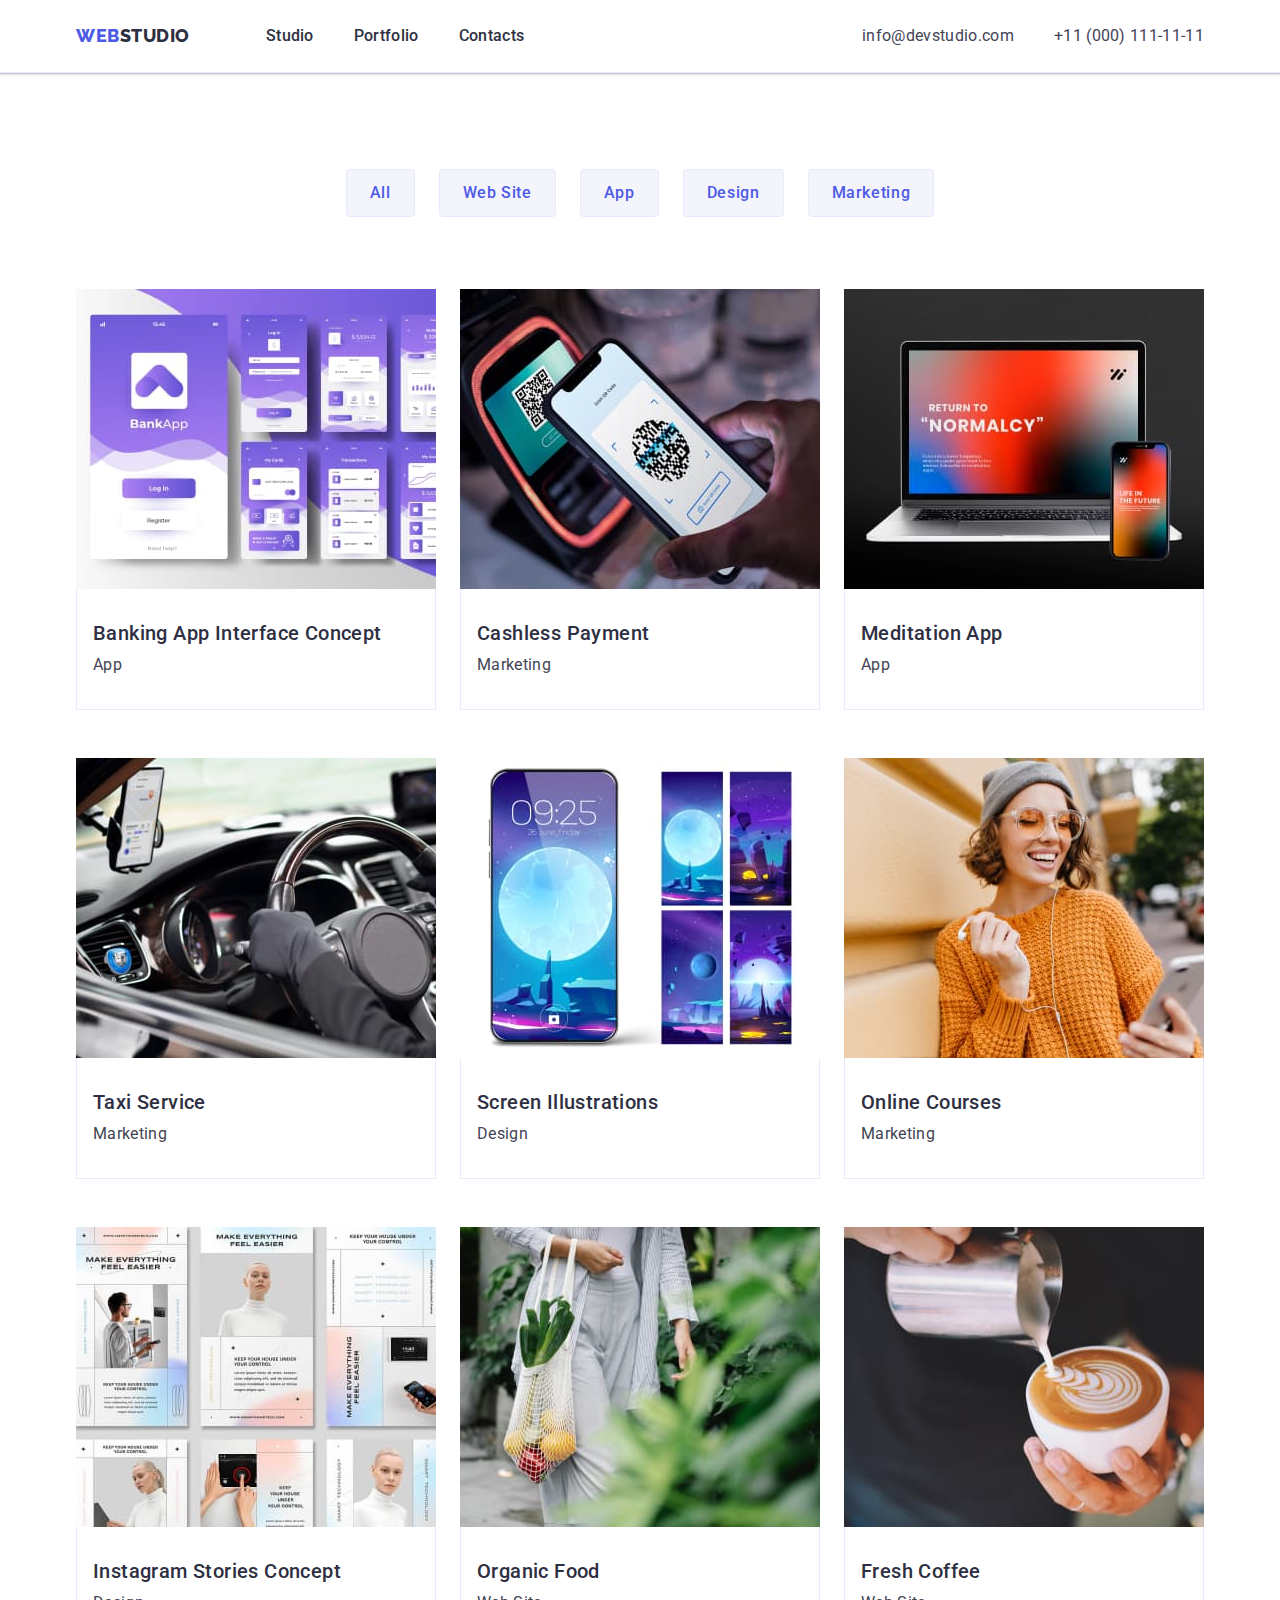
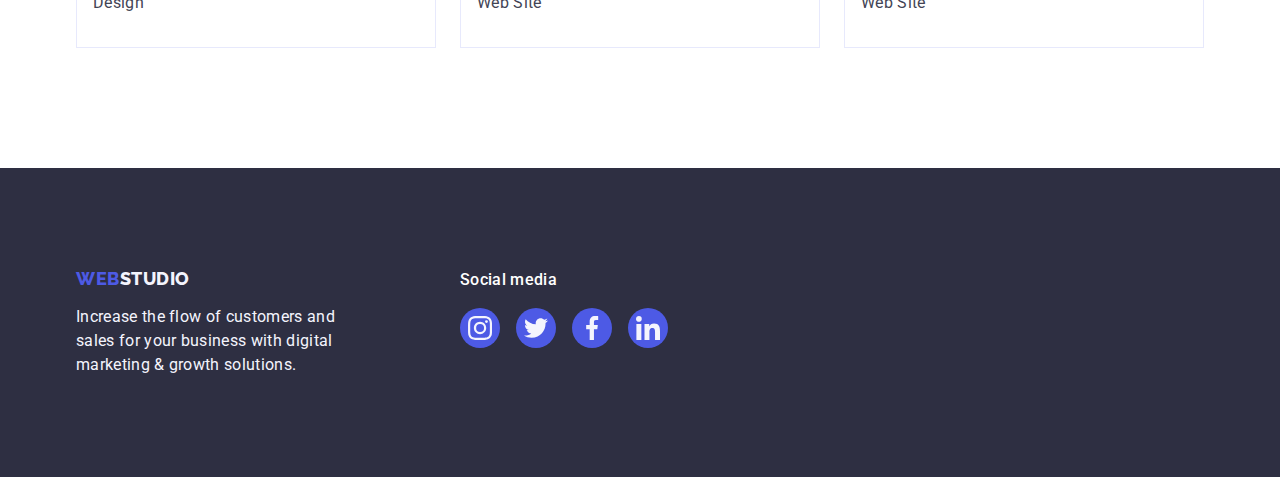
==== portfolio.html @ 281d6b06 "Initial commit" ====
<!DOCTYPE html>
<html lang="en">
  <head>
    <meta charset="UTF-8" />
    <meta http-equiv="X-UA-Compatible" content="IE=edge" />
    <meta name="viewport" content="width=device-width, initial-scale=1.0" />
    <title>WebStudio Portfolio</title>
    <link rel="preconnect" href="https://fonts.googleapis.com" />
    <link rel="preconnect" href="https://fonts.gstatic.com" crossorigin />
    <link
      href="https://fonts.googleapis.com/css2?family=Raleway:wght@800&family=Roboto:wght@400;500;700;900&display=swap"
      rel="stylesheet"
    />
    <link
      rel="stylesheet"
      href="https://cdn.jsdelivr.net/npm/modern-normalize@1.1.0/modern-normalize.min.css"
    />
    <link rel="stylesheet" href="./css/styles.css" />
  </head>
  <body>
    <header class="header-section">
      <div class="header-content container">
        <nav class="nav-section">
          <a class="logotype-link-web link" href="./index.html">
            WEB
            <span class="logotype-text">Studio</span>
          </a>

          <ul class="nav-list list">
            <li class="nav-item">
              <a class="nav-link link" href="./index.html">Studio</a>
            </li>
            <li class="nav-item">
              <a class="nav-link link" href="./portfolio.html">Portfolio</a>
            </li>
            <li class="nav-item">
              <a class="nav-link link" href="">Contacts</a>
            </li>
          </ul>
        </nav>

        <address class="address-contacts">
          <ul class="address-list list">
            <li class="address-item">
              <a class="address-link link" href="mailto:info@devstudio.com"
                >info@devstudio.com</a
              >
            </li>

            <li class="address-item">
              <a class="address-link link" href="tel:+110001111111"
                >+11 (000) 111-11-11</a
              >
            </li>
          </ul>
        </address>
      </div>
    </header>
    <main>
      <section class="menu-section">
        <div class="menu-container container">
          <h1 hidden>content</h1>
          <ul class="menu-content list">
            <li class="menu-item">
              <button class="menu-button" type="button">All</button>
            </li>
            <li class="menu-item">
              <button class="menu-button" type="button">Web Site</button>
            </li>
            <li class="menu-item">
              <button class="menu-button" type="button">App</button>
            </li>
            <li class="menu-item">
              <button class="menu-button" type="button">Design</button>
            </li>
            <li class="menu-item">
              <button class="menu-button" type="button">Marketing</button>
            </li>
          </ul>

          <!--portfolio photos 1-->

          <ul class="menu-icons list">
            <li class="menu-item-img">
              <a class="icons-link-img link" href="">
                <img
                  src="./images/img-portfolio/screens.jpg"
                  alt="screens of app"
                  width="360"
                  height="300"
                />
                <div class="menu-border">
                  <h2 class="header-three">Banking App Interface Concept</h2>
                  <p class="sub-header-text">App</p>
                </div>
              </a>
            </li>

            <li class="menu-item-img">
              <a class="icons-link-img link" href="">
                <img
                  src="./images/img-portfolio/cashless.jpg"
                  alt="payment by phone"
                  width="360"
                  height="300"
                />
                <div class="menu-border">
                  <h2 class="header-three">Cashless Payment</h2>
                  <p class="sub-header-text">Marketing</p>
                </div>
              </a>
            </li>

            <li class="menu-item-img">
              <a class="icons-link-img link" href="">
                <img
                  src="./images/img-portfolio/laptop.jpg"
                  alt="laptop and phone"
                  width="360"
                  height="300"
                />
                <div class="menu-border">
                  <h2 class="header-three">Meditation App</h2>
                  <p class="sub-header-text">App</p>
                </div>
              </a>
            </li>

            <!--portfolio photos 2-->
            <li class="menu-item-img">
              <a class="icons-link-img link" href="">
                <img
                  src="./images/img-portfolio/car.jpg"
                  alt="car inside"
                  width="360"
                  height="300"
                />
                <div class="menu-border">
                  <h2 class="header-three">Taxi Service</h2>
                  <p class="sub-header-text">Marketing</p>
                </div>
              </a>
            </li>

            <li class="menu-item-img">
              <a class="icons-link-img link" href="">
                <img
                  src="./images/img-portfolio/screen-moon.jpg"
                  alt="screenshots of the moon"
                  width="360"
                  height="300"
                />
                <div class="menu-border">
                  <h2 class="header-three">Screen Illustrations</h2>
                  <p class="sub-header-text">Design</p>
                </div>
              </a>
            </li>

            <li class="menu-item-img">
              <a class="icons-link-img link" href="">
                <img
                  src="./images/img-portfolio/girl.jpg"
                  alt="girl with the phone"
                  width="360"
                  height="300"
                />
                <div class="menu-border">
                  <h2 class="header-three">Online Courses</h2>
                  <p class="sub-header-text">Marketing</p>
                </div>
              </a>
            </li>

            <!--portfolio photos 3-->

            <li class="menu-item-img">
              <a class="icons-link-img link" href="">
                <img
                  src="./images/img-portfolio/boldwoomen.jpg"
                  alt="woomen"
                  width="360"
                  height="300"
                />
                <div class="menu-border">
                  <h2 class="header-three">Instagram Stories Concept</h2>
                  <p class="sub-header-text">Design</p>
                </div>
              </a>
            </li>

            <li class="menu-item-img">
              <a class="icons-link-img link" href="">
                <img
                  src="./images/img-portfolio/helthfood.jpg"
                  alt="woomen with vegetables"
                  width="360"
                  height="300"
                />
                <div class="menu-border">
                  <h2 class="header-three">Organic Food</h2>
                  <p class="sub-header-text">Web Site</p>
                </div>
              </a>
            </li>

            <li class="menu-item-img">
              <a class="icons-link-img link" href="">
                <img
                  src="./images/img-portfolio/cofee.jpg"
                  alt="coffe and milk"
                  width="360"
                  height="300"
                />
                <div class="menu-border">
                  <h2 class="header-three">Fresh Coffee</h2>
                  <p class="sub-header-text">Web Site</p>
                </div>
              </a>
            </li>
          </ul>
        </div>
      </section>
    </main>
    <footer class="footer-section">
      <div class="footer-content container">
        <div class="footer-logo-sec">
          <a class="logotype-link-footer link" href="./index.html">
            WEB<span class="logotype-text-footer">Studio</span>
          </a>
          <p class="sub-header-text-theme-dark">
            Increase the flow of customers and sales for your business with
            digital marketing & growth solutions.
          </p>
        </div>
        <div class="footer-wrap">
          <p class="soc-footer-text">Social media</p>
          <ul class="soc-list-footer">
            <li class="soc-item-footer">
              <a href="" class="soc-link-footer">
                <svg class="soc-icon-footer" width="24" height="24">
                  <use href="./images/icons.svg#icon-instagram-footer"></use>
                </svg>
              </a>
            </li>
            <li class="soc-item-footer">
              <a href="" class="soc-link-footer">
                <svg class="soc-icon-footer" width="24" height="24">
                  <use href="./images/icons.svg#icon-twitter-footer"></use>
                </svg>
              </a>
            </li>
            <li class="soc-item-footer">
              <a href="" class="soc-link-footer">
                <svg class="soc-icon-footer" width="24" height="24">
                  <use href="./images/icons.svg#icon-fasebook-footer"></use>
                </svg>
              </a>
            </li>
            <li class="soc-item-footer">
              <a href="" class="soc-link-footer">
                <svg class="soc-icon-footer" width="24" height="24">
                  <use href="./images/icons.svg#icon-linkedin-footer"></use>
                </svg>
              </a>
            </li>
          </ul>
        </div>
      </div>
    </footer>
  </body>
</html>
---- css/styles.css ----
:root {
    /* MAIN COLORS */
    --accent-color: #4D5AE5;
    --primary-font: 'Roboto', sans-serif;
    --menu-background-hover: #404BBF;
    --menu-background-normal: #F4F4FD;
    --usual-white: #FFFFFF;
    --gray-hover: #8E8F99;
    --border-menu-button: #E7E9FC;
    --address-link-text: #434455;
    --accent-text: #2E2F42;
    --bg-soc-footer: #4d5ae5;
    --bg-soc-footer-hover: #31D0AA;
    /* SHADOWS */
    --hero-box-shadow: rgba(0, 0, 0, 0.15);
    --team-item-box-shadow:0px 1px 6px rgba(46, 47, 66, 0.08),
        0px 1px 1px rgba(46, 47, 66, 0.16),
        0px 2px 1px rgba(46, 47, 66, 0.08);
    --menu-box-shadow: 0px 3px 1px rgba(0, 0, 0, 0.1),
            0px 2px 1px rgba(0, 0, 0, 0.08),
            0px 2px 2px rgba(0, 0, 0, 0.12);
    --portfolio-card-shadow: 0px 1px 6px rgba(46, 47, 66, 0.08),
        0px 1px 1px rgba(46, 47, 66, 0.16),
        0px 2px 1px rgba(46, 47, 66, 0.08);
    --header-shadow: 0px 2px 1px rgba(46, 47, 66, 0.08),
        0px 1px 1px rgba(46, 47, 66, 0.16),
        0px 1px 6px rgba(46, 47, 66, 0.08);
}


/**
  |============================
  | BASE STYLES
  |============================
*/


body {
    font-family: 'Roboto', sans-serif;
    font-weight: 500;
    color: var(--address-link-text);
    background-color: var(--usual-white);
}

h1,
h2,
h3,
h4, 
h5, 
h6,
p {
    margin: 0;
}

ul,
ol {
   list-style: none;
   margin: 0;
   padding: 0;
}

a {
    color: currentColor;
    text-decoration: none;
}

img {
    display: block;
}

button {
    font-weight: inherit;
    font-family: inherit;
    cursor: pointer;
    outline-color: transparent;
}

.container {
    width: 1158px;
    margin: 0 auto;
    padding: 0 15px;
}

.header-one {
    margin: 0 auto;
    max-width: 496px;
    margin-bottom: 48px;
    font-weight: 700;
    font-size: 56px;
    line-height: 1.07;
    color: var(--usual-white);
    text-align: center;
    letter-spacing: 0.02em; 
}

.header-two {
    margin-bottom: 72px;

    font-size: 36px;
    font-weight: 700;
    line-height: 1.1;
    color: var(--accent-text);
    text-align: center;
    letter-spacing: 0.02em;
    text-transform: capitalize;
}

.header-three {
    margin-bottom: 8px;

    font-weight: 500;
    font-size: 20px;
    line-height: 1.2;
    letter-spacing: 0.02em;
    color: var(--accent-text);
}

.sub-header-text {
    font-weight: 400;
    font-size: 16px;
    line-height: 1.5;
    letter-spacing: 0.02em;
    color: var(--address-link-text);
}

/**
  |============================
  | ///BASE STYLES
  |============================
*/

/**
  |============================
  | HEADER
  |============================
*/

.header-section {
    border-bottom: 1px solid var(--border-menu-button);   
    box-shadow: var(--header-shadow); 
}

.header-content {
    display: flex;
    flex-direction: row;
    justify-content: space-between;
    align-items: center;
}

.current::before {
    position: relative;
}

.current::after {
    display: block;
    content: "";
    position: absolute;
    color: var(--menu-background-hover);
    height: 4px;
    width: 100%;
    bottom: 0;

}

.logotype-link-web {
    display: flex;
    padding-top: 24px;
    padding-bottom: 24px;
    margin-right: 76px;

    font-family: 'Raleway', sans-serif;
    font-style: normal;
    font-weight: 800;
    font-size: 18px;
    line-height: 1.17;
    letter-spacing: 0.03em;
    text-transform: uppercase;
    color: var(--accent-color);
}

.logotype-text {
    color: var(--accent-text);
}

.nav-section {
    display: flex;
    align-items: center;
}

.nav-list {
    display: flex;
}

.nav-item {
    display: flex;

}

.nav-item:not(:last-child) {
    margin-right: 40px;
}

.nav-link {
    padding-top: 24px;
    padding-bottom: 24px;
    font-size: 16px;
    line-height: 1.5;
    letter-spacing: 0.02em;
    color: var(--accent-text)

}

.nav-link:hover,
.nav-link:focus {
    color: var(--menu-background-hover);
}

.address-contacts {
    font-style: normal;
}   

.address-list {
    display: flex;
    flex-direction: row;
}

.address-item {
    padding-top: 24px;
    padding-bottom: 24px;
}

.address-item:not(:last-child) {
    margin-right: 40px;

}

.address-link {
    font-style: normal;
    font-weight: 400;
    font-size: 16px;
    line-height: 1.5;
    letter-spacing: 0.02em;
    color: var(--address-link-text);
}

.address-link:hover,
.address-link:focus {
    color: var(--menu-background-hover);
}
/**
  |============================
  | ///HEADER
  |============================
*/

/**
  |============================
  | MAIN
  |============================
*/

/**
  |============================
  | HERO SECTION
  |============================
*/
.hero-section {
    padding: 188px 0;
    margin: 0 auto;
    max-width: 1440px;
    background-color: var(--accent-text);
    background-image: linear-gradient(
    rgba(46, 47, 66, 0.7),
    rgba(46, 47, 66, 0.7)),
    url(../images/people-office.jpg);
    background-repeat: no-repeat;

    background-position: center;
    background-size: cover;
    
    text-align: center;
    
}


.hero-content {
    
}

.hero-button-order {
    display: block;
    margin-left: auto;
    margin-right: auto;
    height: 56px;
    min-width: 169px;
    
    font-weight: 500;
    font-size: 16px;
    line-height: 1.5;
    padding: 14px 32px;
    gap: 10px;
    letter-spacing: 0.04em;
    color: var(--usual-white);
    background: var(--accent-color);
    border: none;
    box-shadow: 0px 4px 4px var(--hero-box-shadow);
    border-radius: 4px;
    cursor: pointer;
}

.hero-button-order:hover,
.hero-button-order:focus {
    padding: 14px 32px;
    gap: 10px;
    background: var(--menu-background-hover);
    box-shadow: 0px 4px 4px var(--hero-box-shadow);
    border-radius: 4px;
}

/**
  |============================
  | ///HERO SECTION
  |============================
*/

/**
  |============================
  | DESCRIPTION OF WORK
  |============================
*/

.descr-section {
    padding: 120px 0;
}

.descr-list {
    display: flex;  
 
}

.descr-img {
    background-color: var(--menu-background-normal);
    display: flex;
    justify-content: center;
    align-items: center;
    height: 112px;
    border-radius: 4px;
    margin-bottom: 8px;
}

.descr-svg {

}

.descr-item {
    display: flex;
    flex-direction: column;
    width: 264px;
    flex-wrap: wrap;
}

.descr-item:not(:last-child) {
 margin-right: 24px;
}


/**
  |============================
  | ///DESCRIPTION OF WORK
  |============================
*/

/**
  |============================
  | WHAT ARE WE DOING
  |============================
*/

.work-section {
    padding-bottom: 120px;
}

.work-content {

}

.work-list {
    display: flex;
    justify-content: center;
}

.work-item:not(:last-child) {
    margin-right: 24px;
}

/**
  |============================
  | ///WHAT ARE WE DOING
  |============================
*/

/**
  |============================
  | OUR TEAM
  |============================
*/

.team-info-section {
    background-color: var(--menu-background-normal);
    padding: 120px 0;
}

.team-info-content {
    
}

.team-info-list {
    display: flex;

}

.team-info-item {
    display: flex;
    flex-direction: column;
    justify-content: center;
    align-items: center;
    background-color: var(--usual-white);
    box-shadow: var(--team-item-box-shadow);
    border-radius: 0px 0px 4px 4px;
}

.team-descr {
    padding: 32px 0;
    border-radius: 0px 0px 4px 4px;
}

.team-info-item:not(:last-child) {
    margin-right: 24px;
}

.team-header-three {
    text-align: center;
    margin-bottom: 8px;

    font-weight: 500;
    font-size: 20px;
    line-height: 1.2;
    letter-spacing: 0.02em;
    color: var(--accent-text);
}

.team-sub-header-text {
    margin-bottom: 8px;
    text-align: center;
    font-weight: 400;
    font-size: 16px;
    line-height: 1.5;
    letter-spacing: 0.02em;
    color: var(--address-link-text);
}

.socials-list {
    display: flex;
    justify-content: center;
    gap: 24px;
}

.socials-item {

}

.socials-link {
    display: flex;
    justify-content: center;
    align-items: center;
    width: 40px;
    height: 40px;
    background-color: var(--accent-color);
    border-radius: 50%;
}

.socials-link:hover,
.socials-link:focus {
    background-color: var(--menu-background-hover);
}

.soc-icon-team {
    fill: var(--menu-background-normal);
}


/**
  |============================
  | ///OUR TEAM
  |============================
*/
/**
  |============================
  | CUSTOMERS
  |============================
*/
.cust-section {
    padding: 120px 0;
}
.cust-list {
    display: flex;
    gap: 24px;
}

.cust-item {
    width: calc((100% - 120px) / 6);
    height: 88px;
}

.cust-link {
    display: flex;    
    justify-content: center;
    align-items: center;
    width: 100%;
    height: 100%;
    border: 1px solid var(--gray-hover);
    border-radius: 4px;
    color: var(--gray-hover);
}

.cust-icon {
    fill: currentColor;
}

.cust-link:hover,
.cust-link:focus {
    color: var(--menu-background-hover);
    border-color: 1px solid var(--menu-background-hover);
}

/**
  |============================
  | ///CUSTOMERS
  |============================
*/
/**
  |============================
  | ///MAIN
  |============================
*/

/**
  |============================
  | FOOTER
  |============================
*/

.footer-content {
    display: flex;
    align-items: baseline;
    gap: 120px;
}


.footer-section {
    background-color: var(--accent-text);
    padding: 100px 0;
}

.footer-logo-sec {

}


.logotype-link-footer {
    display: inline-block;
    margin-bottom: 16px;
    
    font-family: 'Raleway', sans-serif;
    font-weight: 800;
    font-size: 18px;
    line-height: 1.17;
    letter-spacing: 0.03em;
    text-transform: uppercase;
    color: var(--accent-color);
}

.logotype-text-footer {
    color: var(--menu-background-normal);
}

.sub-header-text-theme-dark {
    max-width: 264px;
       
    font-weight: 400;
    font-size: 16px;
    line-height: 1.5;
    letter-spacing: 0.02em;
    color: var(--menu-background-normal);
}

.soc-footer-text {
    margin-bottom: 16px;
    font-weight: 500;
    max-width: 208px;
    font-size: 16px;
    line-height: 1.5;
    letter-spacing: 0.02em;
    color: #FFFFFF;
}

.soc-list-footer {
    display: flex;
    gap: 16px;
}

.soc-item-footer {
    
}

.soc-icon-footer {
    fill: var(--menu-background-normal);
}

.soc-link-footer {
    display: flex;
    justify-content: center;
    align-items: center;
    background-color: var(--bg-soc-footer);
    width: 40px;
    height: 40px;
    border-radius: 50%;
}

.soc-link-footer:hover,
.soc-link-footer:focus {
    background-color: var(--bg-soc-footer-hover);
}
/**
  |============================
  | ///FOOTER
  |============================
*/

/**
  |============================
  | PORTFOLIO
  |============================
*/

.menu-section {
    padding-top: 96px;
    padding-bottom: 120px;
}

.menu-container {
}

.menu-content {
    display: flex;
    flex-direction: row;
    justify-content: center;
    align-items: flex-start;
    padding: 0;
    gap: 24px;
    margin-bottom: 72px;
}

.menu-button {
    padding: 11px 23px;

    border: 1px solid var(--border-menu-button);
    font-size: 16px;
    line-height: 1.5;
    letter-spacing: 0.04em;
    color: var(--accent-color);
    border-radius: 4px;
    background-color: var(--menu-background-normal);
}

.menu-button:hover,
.menu-button:focus {
    color: var(--usual-white);
    background-color: var(--menu-background-hover);
    box-shadow: var(--menu-box-shadow);
    border-radius: 4px;
    border-color: transparent;
}

.menu-icons {
    display: flex;
    flex-wrap: wrap;
    gap: 48px 24px;
}

.menu-item-img {
    width: calc((100% - 2 * 24px) / 3);   
}

.icons-link-img {
    display: block;
}

.icons-link-img:hover,
.icons-link-img:focus {
    box-shadow: var(--portfolio-card-shadow);
}

.icons-link-img {
    
}
.menu-border {
    padding: 32px 16px;
    border: 1px solid var(--border-menu-button);
    border-top: none; 
}

.menu-border:hover,
.menu-border:focus {
    border-color: transparent;
}
/**
  |============================
  | ///PORTFOLIO
  |============================
*/
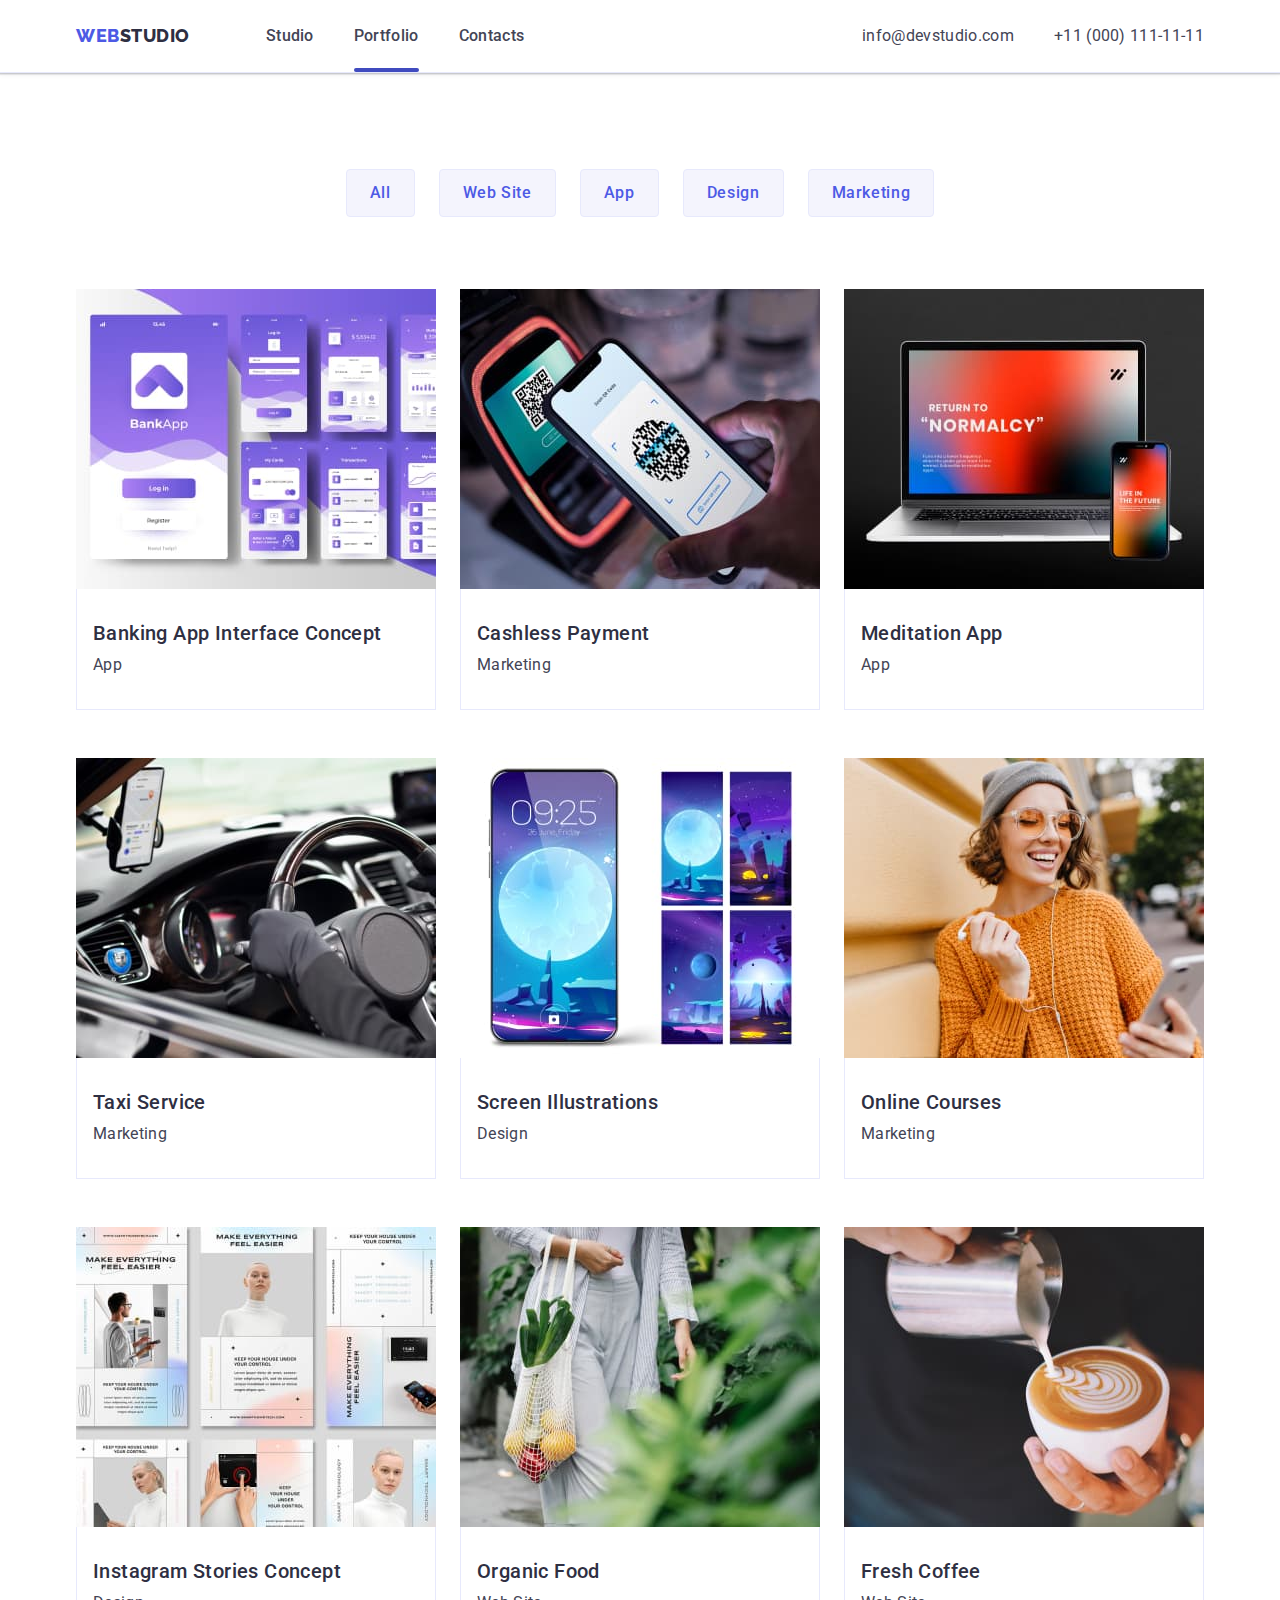
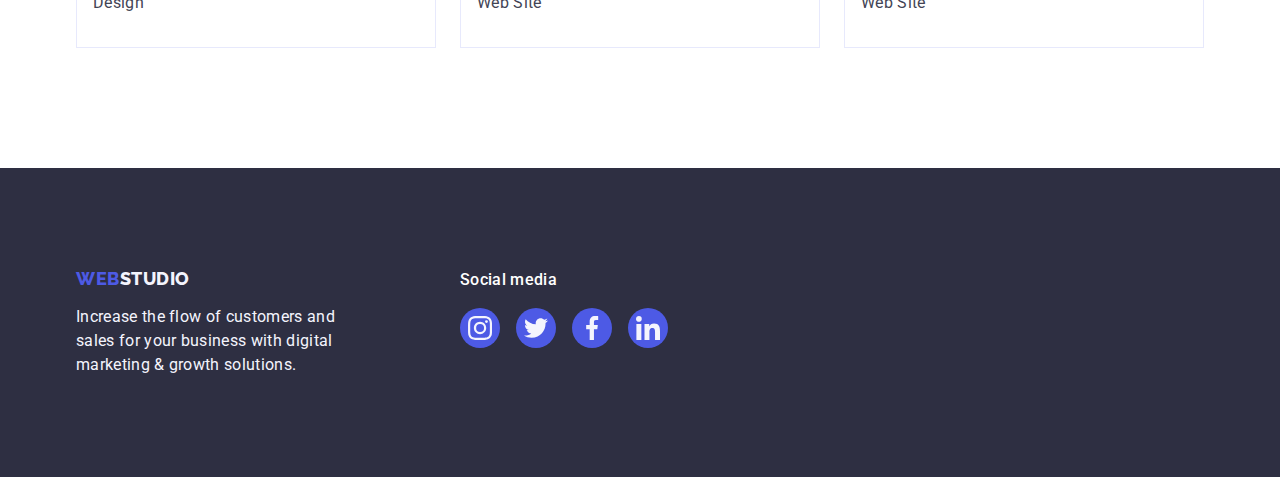
==== commit 62690763: "+" ====
--- a/portfolio.html
+++ b/portfolio.html
@@ -28,13 +28,13 @@
 
           <ul class="nav-list list">
             <li class="nav-item">
-              <a class="nav-link link" href="./index.html">Studio</a>
+              <a class="nav-link" href="./index.html">Studio</a>
             </li>
             <li class="nav-item">
-              <a class="nav-link link" href="./portfolio.html">Portfolio</a>
+              <a class="nav-link current" href="./portfolio.html">Portfolio</a>
             </li>
             <li class="nav-item">
-              <a class="nav-link link" href="">Contacts</a>
+              <a class="nav-link" href="">Contacts</a>
             </li>
           </ul>
         </nav>
@@ -82,13 +82,22 @@
 
           <ul class="menu-icons list">
             <li class="menu-item-img">
-              <a class="icons-link-img link" href="">
-                <img
-                  src="./images/img-portfolio/screens.jpg"
-                  alt="screens of app"
-                  width="360"
-                  height="300"
-                />
+              <a class="icons-link-img" href="">
+                <div class="wrapper-icons">
+                  <img
+                    src="./images/img-portfolio/screens.jpg"
+                    alt="screens of app"
+                    width="360"
+                    height="300"
+                  />
+                  <div class="overlay">
+                    <p class="overlay-text">
+                      14 Stylish and User-Friendly App Design Concepts · Task
+                      Manager App · Calorie Tracker App · Exotic Fruit Ecommerce
+                      App · Cloud Storage App
+                    </p>
+                  </div>
+                </div>
                 <div class="menu-border">
                   <h2 class="header-three">Banking App Interface Concept</h2>
                   <p class="sub-header-text">App</p>
@@ -97,13 +106,22 @@
             </li>
 
             <li class="menu-item-img">
-              <a class="icons-link-img link" href="">
-                <img
-                  src="./images/img-portfolio/cashless.jpg"
-                  alt="payment by phone"
-                  width="360"
-                  height="300"
-                />
+              <a class="icons-link-img" href="">
+                <div class="wrapper-icons">
+                  <img
+                    src="./images/img-portfolio/cashless.jpg"
+                    alt="payment by phone"
+                    width="360"
+                    height="300"
+                  />
+                  <div class="overlay">
+                    <p class="overlay-text">
+                      14 Stylish and User-Friendly App Design Concepts · Task
+                      Manager App · Calorie Tracker App · Exotic Fruit Ecommerce
+                      App · Cloud Storage App
+                    </p>
+                  </div>
+                </div>
                 <div class="menu-border">
                   <h2 class="header-three">Cashless Payment</h2>
                   <p class="sub-header-text">Marketing</p>
@@ -112,13 +130,22 @@
             </li>
 
             <li class="menu-item-img">
-              <a class="icons-link-img link" href="">
-                <img
-                  src="./images/img-portfolio/laptop.jpg"
-                  alt="laptop and phone"
-                  width="360"
-                  height="300"
-                />
+              <a class="icons-link-img" href="">
+                <div class="wrapper-icons">
+                  <img
+                    src="./images/img-portfolio/laptop.jpg"
+                    alt="laptop and phone"
+                    width="360"
+                    height="300"
+                  />
+                  <div class="overlay">
+                    <p class="overlay-text">
+                      14 Stylish and User-Friendly App Design Concepts · Task
+                      Manager App · Calorie Tracker App · Exotic Fruit Ecommerce
+                      App · Cloud Storage App
+                    </p>
+                  </div>
+                </div>
                 <div class="menu-border">
                   <h2 class="header-three">Meditation App</h2>
                   <p class="sub-header-text">App</p>
@@ -128,13 +155,22 @@
 
             <!--portfolio photos 2-->
             <li class="menu-item-img">
-              <a class="icons-link-img link" href="">
-                <img
-                  src="./images/img-portfolio/car.jpg"
-                  alt="car inside"
-                  width="360"
-                  height="300"
-                />
+              <a class="icons-link-img" href="">
+                <div class="wrapper-icons">
+                  <img
+                    src="./images/img-portfolio/car.jpg"
+                    alt="car inside"
+                    width="360"
+                    height="300"
+                  />
+                  <div class="overlay">
+                    <p class="overlay-text">
+                      14 Stylish and User-Friendly App Design Concepts · Task
+                      Manager App · Calorie Tracker App · Exotic Fruit Ecommerce
+                      App · Cloud Storage App
+                    </p>
+                  </div>
+                </div>
                 <div class="menu-border">
                   <h2 class="header-three">Taxi Service</h2>
                   <p class="sub-header-text">Marketing</p>
@@ -143,13 +179,22 @@
             </li>
 
             <li class="menu-item-img">
-              <a class="icons-link-img link" href="">
-                <img
-                  src="./images/img-portfolio/screen-moon.jpg"
-                  alt="screenshots of the moon"
-                  width="360"
-                  height="300"
-                />
+              <a class="icons-link-img" href="">
+                <div class="wrapper-icons">
+                  <img
+                    src="./images/img-portfolio/screen-moon.jpg"
+                    alt="screenshots of the moon"
+                    width="360"
+                    height="300"
+                  />
+                  <div class="overlay">
+                    <p class="overlay-text">
+                      14 Stylish and User-Friendly App Design Concepts · Task
+                      Manager App · Calorie Tracker App · Exotic Fruit Ecommerce
+                      App · Cloud Storage App
+                    </p>
+                  </div>
+                </div>
                 <div class="menu-border">
                   <h2 class="header-three">Screen Illustrations</h2>
                   <p class="sub-header-text">Design</p>
@@ -158,13 +203,22 @@
             </li>
 
             <li class="menu-item-img">
-              <a class="icons-link-img link" href="">
-                <img
-                  src="./images/img-portfolio/girl.jpg"
-                  alt="girl with the phone"
-                  width="360"
-                  height="300"
-                />
+              <a class="icons-link-img" href="">
+                <div class="wrapper-icons">
+                  <img
+                    src="./images/img-portfolio/girl.jpg"
+                    alt="girl with the phone"
+                    width="360"
+                    height="300"
+                  />
+                  <div class="overlay">
+                    <p class="overlay-text">
+                      14 Stylish and User-Friendly App Design Concepts · Task
+                      Manager App · Calorie Tracker App · Exotic Fruit Ecommerce
+                      App · Cloud Storage App
+                    </p>
+                  </div>
+                </div>
                 <div class="menu-border">
                   <h2 class="header-three">Online Courses</h2>
                   <p class="sub-header-text">Marketing</p>
@@ -175,13 +229,22 @@
             <!--portfolio photos 3-->
 
             <li class="menu-item-img">
-              <a class="icons-link-img link" href="">
-                <img
-                  src="./images/img-portfolio/boldwoomen.jpg"
-                  alt="woomen"
-                  width="360"
-                  height="300"
-                />
+              <a class="icons-link-img" href="">
+                <div class="wrapper-icons">
+                  <img
+                    src="./images/img-portfolio/boldwoomen.jpg"
+                    alt="woomen"
+                    width="360"
+                    height="300"
+                  />
+                  <div class="overlay">
+                    <p class="overlay-text">
+                      14 Stylish and User-Friendly App Design Concepts · Task
+                      Manager App · Calorie Tracker App · Exotic Fruit Ecommerce
+                      App · Cloud Storage App
+                    </p>
+                  </div>
+                </div>
                 <div class="menu-border">
                   <h2 class="header-three">Instagram Stories Concept</h2>
                   <p class="sub-header-text">Design</p>
@@ -190,13 +253,22 @@
             </li>
 
             <li class="menu-item-img">
-              <a class="icons-link-img link" href="">
-                <img
-                  src="./images/img-portfolio/helthfood.jpg"
-                  alt="woomen with vegetables"
-                  width="360"
-                  height="300"
-                />
+              <a class="icons-link-img" href="">
+                <div class="wrapper-icons">
+                  <img
+                    src="./images/img-portfolio/helthfood.jpg"
+                    alt="woomen with vegetables"
+                    width="360"
+                    height="300"
+                  />
+                  <div class="overlay">
+                    <p class="overlay-text">
+                      14 Stylish and User-Friendly App Design Concepts · Task
+                      Manager App · Calorie Tracker App · Exotic Fruit Ecommerce
+                      App · Cloud Storage App
+                    </p>
+                  </div>
+                </div>
                 <div class="menu-border">
                   <h2 class="header-three">Organic Food</h2>
                   <p class="sub-header-text">Web Site</p>
@@ -205,13 +277,22 @@
             </li>
 
             <li class="menu-item-img">
-              <a class="icons-link-img link" href="">
-                <img
-                  src="./images/img-portfolio/cofee.jpg"
-                  alt="coffe and milk"
-                  width="360"
-                  height="300"
-                />
+              <a class="icons-link-img" href="">
+                <div class="wrapper-icons">
+                  <img
+                    src="./images/img-portfolio/cofee.jpg"
+                    alt="coffe and milk"
+                    width="360"
+                    height="300"
+                  />
+                  <div class="overlay">
+                    <p class="overlay-text">
+                      14 Stylish and User-Friendly App Design Concepts · Task
+                      Manager App · Calorie Tracker App · Exotic Fruit Ecommerce
+                      App · Cloud Storage App
+                    </p>
+                  </div>
+                </div>
                 <div class="menu-border">
                   <h2 class="header-three">Fresh Coffee</h2>
                   <p class="sub-header-text">Web Site</p>
--- a/css/styles.css
+++ b/css/styles.css
@@ -11,6 +11,7 @@
     --accent-text: #2E2F42;
     --bg-soc-footer: #4d5ae5;
     --bg-soc-footer-hover: #31D0AA;
+    --modal-bg: #FCFCFC;
     /* SHADOWS */
     --hero-box-shadow: rgba(0, 0, 0, 0.15);
     --team-item-box-shadow:0px 1px 6px rgba(46, 47, 66, 0.08),
@@ -25,6 +26,12 @@
     --header-shadow: 0px 2px 1px rgba(46, 47, 66, 0.08),
         0px 1px 1px rgba(46, 47, 66, 0.16),
         0px 1px 6px rgba(46, 47, 66, 0.08);
+    --bg-modal: rgba(46, 47, 66, 0.4);
+    --modal-shadow: 0px 1px 1px rgba(0, 0, 0, 0.14),
+        0px 1px 3px rgba(0, 0, 0, 0.12),
+        0px 2px 1px rgba(0, 0, 0, 0.2);
+    /* animation */
+    --transition-bezier: cubic-bezier(0.4, 0, 0.2, 1);
 }
 
 
@@ -147,7 +154,7 @@
     align-items: center;
 }
 
-.current::before {
+.current {
     position: relative;
 }
 
@@ -155,11 +162,15 @@
     display: block;
     content: "";
     position: absolute;
-    color: var(--menu-background-hover);
+    background-color: var(--menu-background-hover);
+    border-radius: 2px;
     height: 4px;
     width: 100%;
     bottom: 0;
-
+}
+
+.current:hover::after {
+    display: block;
 }
 
 .logotype-link-web {
@@ -207,7 +218,9 @@
     line-height: 1.5;
     letter-spacing: 0.02em;
     color: var(--accent-text)
-
+    transition-duration: 250ms;
+    transition-timing-function: var(--transition-bezier);
+    transition-delay: 0;
 }
 
 .nav-link:hover,
@@ -231,7 +244,6 @@
 
 .address-item:not(:last-child) {
     margin-right: 40px;
-
 }
 
 .address-link {
@@ -241,6 +253,9 @@
     line-height: 1.5;
     letter-spacing: 0.02em;
     color: var(--address-link-text);
+    transition-duration: 250ms;
+    transition-timing-function: var(--transition-bezier);
+    transition-delay: 0;
 }
 
 .address-link:hover,
@@ -274,17 +289,9 @@
     rgba(46, 47, 66, 0.7)),
     url(../images/people-office.jpg);
     background-repeat: no-repeat;
-
     background-position: center;
-    background-size: cover;
-    
-    text-align: center;
-    
-}
-
-
-.hero-content {
-    
+    background-size: cover;    
+    text-align: center;    
 }
 
 .hero-button-order {
@@ -306,6 +313,9 @@
     box-shadow: 0px 4px 4px var(--hero-box-shadow);
     border-radius: 4px;
     cursor: pointer;
+    transition-duration: 250ms;
+    transition-timing-function: var(--transition-bezier);
+    transition-delay: 0;
 }
 
 .hero-button-order:hover,
@@ -314,7 +324,7 @@
     gap: 10px;
     background: var(--menu-background-hover);
     box-shadow: 0px 4px 4px var(--hero-box-shadow);
-    border-radius: 4px;
+    border-radius: 4px;    
 }
 
 /**
@@ -334,8 +344,7 @@
 }
 
 .descr-list {
-    display: flex;  
- 
+    display: flex;   
 }
 
 .descr-img {
@@ -348,10 +357,6 @@
     margin-bottom: 8px;
 }
 
-.descr-svg {
-
-}
-
 .descr-item {
     display: flex;
     flex-direction: column;
@@ -378,10 +383,6 @@
 
 .work-section {
     padding-bottom: 120px;
-}
-
-.work-content {
-
 }
 
 .work-list {
@@ -465,10 +466,6 @@
     gap: 24px;
 }
 
-.socials-item {
-
-}
-
 .socials-link {
     display: flex;
     justify-content: center;
@@ -477,6 +474,9 @@
     height: 40px;
     background-color: var(--accent-color);
     border-radius: 50%;
+    transition-duration: 250ms;
+    transition-timing-function: var(--transition-bezier);
+    transition-delay: 0;
 }
 
 .socials-link:hover,
@@ -521,6 +521,9 @@
     border: 1px solid var(--gray-hover);
     border-radius: 4px;
     color: var(--gray-hover);
+    transition-duration: 250ms;
+    transition-timing-function: var(--transition-bezier);
+    transition-delay: 0;
 }
 
 .cust-icon {
@@ -561,11 +564,6 @@
     background-color: var(--accent-text);
     padding: 100px 0;
 }
-
-.footer-logo-sec {
-
-}
-
 
 .logotype-link-footer {
     display: inline-block;
@@ -625,6 +623,9 @@
     width: 40px;
     height: 40px;
     border-radius: 50%;
+    transition-duration: 250ms;
+    transition-timing-function: var(--transition-bezier);
+    transition-delay: 0;
 }
 
 .soc-link-footer:hover,
@@ -671,6 +672,9 @@
     color: var(--accent-color);
     border-radius: 4px;
     background-color: var(--menu-background-normal);
+    transition-duration: 250ms;
+    transition-timing-function: var(--transition-bezier);
+    transition-delay: 0;
 }
 
 .menu-button:hover,
@@ -694,15 +698,49 @@
 
 .icons-link-img {
     display: block;
+
 }
 
 .icons-link-img:hover,
 .icons-link-img:focus {
     box-shadow: var(--portfolio-card-shadow);
-}
-
-.icons-link-img {
-    
+    transition-duration: 250ms;
+    transition-timing-function: var(--transition-bezier);
+    transition-delay: 0;
+}
+
+.wrapper-icons {
+    position: relative;
+    overflow: hidden;
+}
+
+.overlay {
+    position: absolute;
+    overflow: hidden;
+    padding: 40px 32px 164px 32px;
+    top: 0;
+    left: 0;
+    width: 100%;
+    height: 100%;
+    background-color: var(--accent-color);
+
+
+    transform: translatey(100%);
+    transition: transform 250ms ;
+    animation-timing-function: cubic-bezier(0.4, 0, 0.2, 1);
+}
+
+.icons-link-img:hover .overlay,
+.icons-link-img:focus .overlay {
+    transform: translatey(0);
+}
+
+.overlay-text {
+    font-weight: 400;
+    font-size: 16px;
+    line-height: 1.5;
+    letter-spacing: 0.02em; 
+    color: var(--menu-background-normal);
 }
 .menu-border {
     padding: 32px 16px;
@@ -714,11 +752,83 @@
 .menu-border:focus {
     border-color: transparent;
 }
+
+
 /**
   |============================
   | ///PORTFOLIO
   |============================
 */
 
-
-
+/**
+  |============================
+  | MODAL
+  |============================
+*/
+
+.backdrop.is-hidden {
+    opacity: 0;
+    visibility: hidden;
+    pointer-events: none;
+}
+
+.backdrop {
+    position: fixed;
+    top: 0;
+    left: 0;
+    width: 100%;
+    height: 100%;
+    background-color: var(--bg-modal);
+    transition-property: opacity, visibility;
+    transition-duration: 250ms;
+    transition-timing-function: linear;
+
+}
+
+.modal {
+    position: absolute;
+    left: 50%;
+    top: 50%;
+    transform: translate(-50%, -50%) scale(1);
+    padding: 24px;
+    background-color: var(--modal-bg);
+    max-width: 408px;
+    width: 100%;
+    min-height: 576px;
+    transition: transform 250ms linear;
+    border-radius: 4px;
+    box-shadow: var(--modal-shadow);
+}
+
+.backdrop.is-hidden .modal {
+    transform: translate(-50%, 50%) scale(0.1);
+}
+
+.close-modal {
+    display: flex;
+    justify-content: center;
+    align-items: center;
+    border: 1px solid rgba(0, 0, 0, 0.1);
+    position: absolute;
+    top: 24px;
+    right: 24px;
+    background-color: var(--border-menu-button);
+    width: 24px;
+    height: 24px;
+    border-radius: 50%;
+}
+
+.close-modal:hover,
+.close-modal:focus {
+    fill: var(--usual-white);
+    background-color: var(--menu-background-hover);
+    transition-duration: 250ms;
+    transition-timing-function: var(--transition-bezier);
+    transition-delay: 0;
+}
+
+/**
+  |============================
+  | ///MODAL
+  |============================
+*/